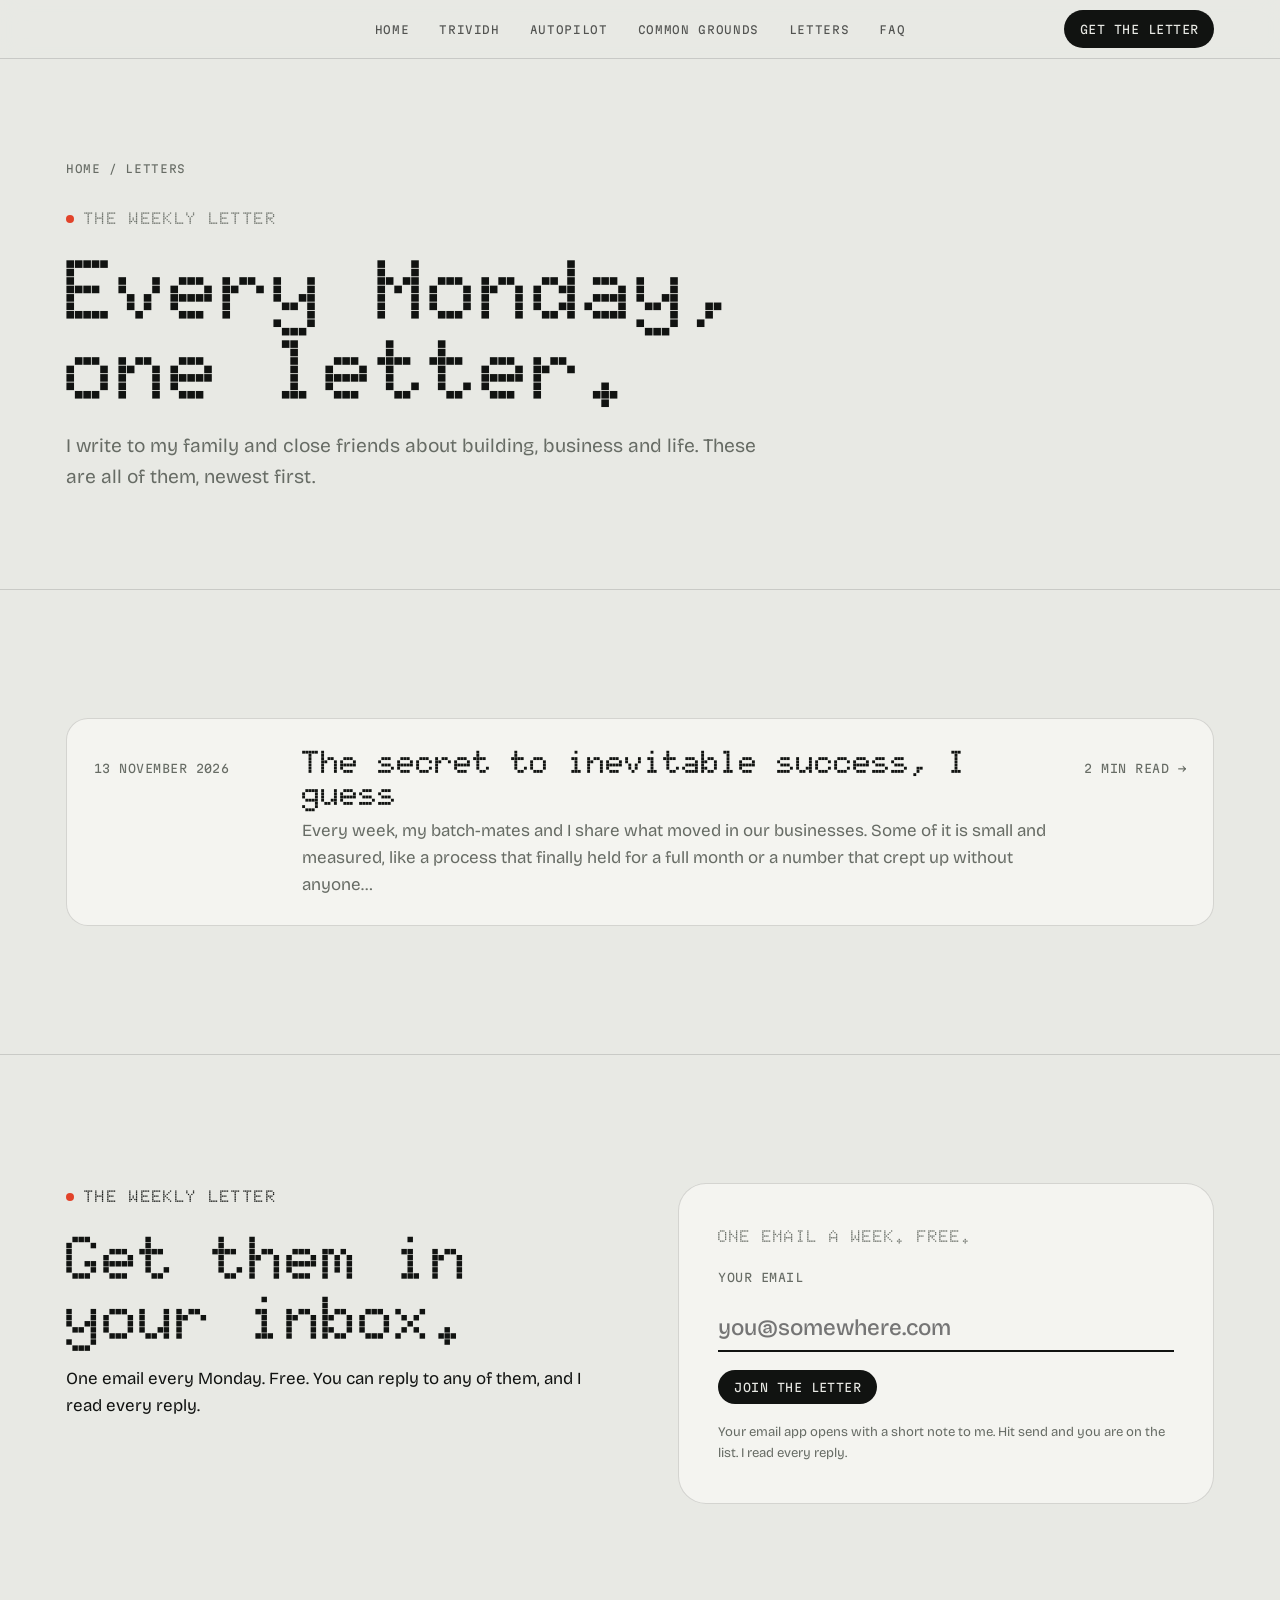
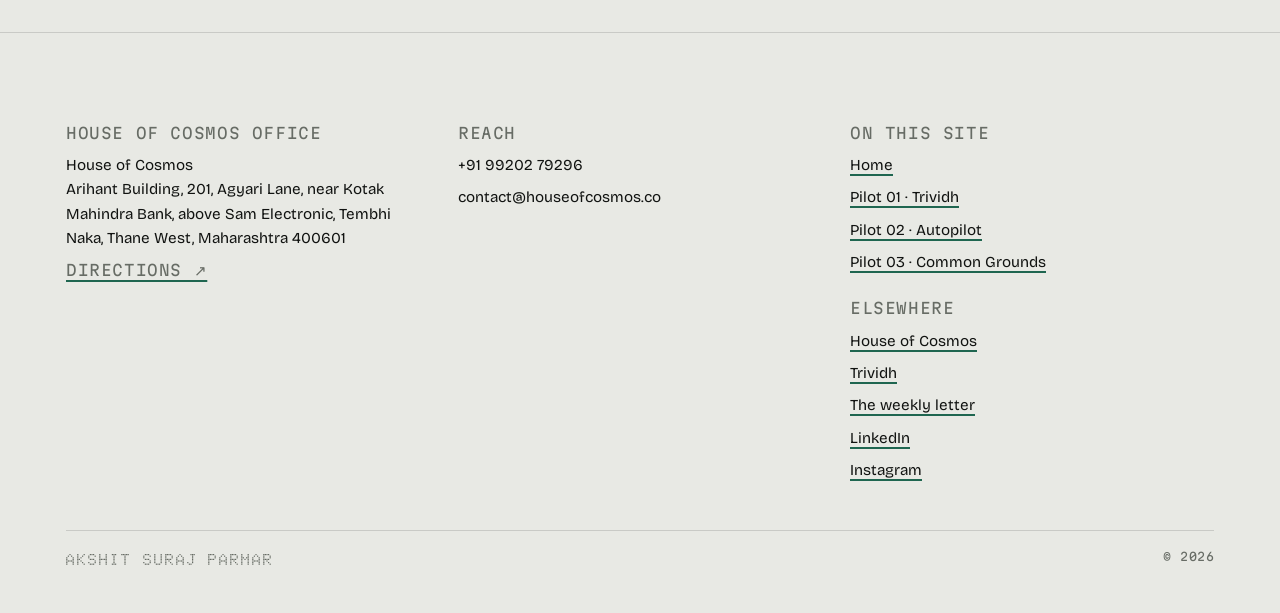
==== letters/index.html @ bac94c0c "Letters section: /letters/ archive, one page per letter, RSS, latest letter on home, built from cont" ====
<!doctype html>
<html lang="en-IN">
<head>
<meta charset="utf-8">
<meta name="viewport" content="width=device-width, initial-scale=1, viewport-fit=cover">
<meta name="robots" content="index, follow, max-image-preview:large">
<title>Letters · Akshit Suraj Parmar</title>
<meta name="description" content="Weekly letters by Akshit Suraj Parmar, architect and developer, about building, business and life.">
<meta name="author" content="Akshit Suraj Parmar">
<meta property="og:type" content="website">
<meta property="og:title" content="Letters · Akshit Suraj Parmar">
<meta property="og:description" content="Weekly letters by Akshit Suraj Parmar, architect and developer, about building, business and life.">
<meta property="og:url" content="https://akshitparmar.com/letters/">
<meta property="og:image" content="https://akshitparmar.com/img/og.jpg">
<meta name="twitter:card" content="summary_large_image">
<link rel="icon" href="../favicon.svg" type="image/svg+xml">
<link rel="icon" href="../favicon-32.png" sizes="32x32" type="image/png">
<link rel="apple-touch-icon" href="../apple-touch-icon.png">
<link rel="canonical" href="https://akshitparmar.com/letters/">
<link rel="alternate" type="application/rss+xml" title="Akshit Suraj Parmar · The weekly letter" href="https://akshitparmar.com/letters/feed.xml">
<link rel="preconnect" href="https://fonts.googleapis.com">
<link rel="preconnect" href="https://fonts.gstatic.com" crossorigin>
<link rel="stylesheet" href="https://fonts.googleapis.com/css2?family=Doto:wght@500;700;900&family=Bricolage+Grotesque:opsz,wght@12..96,300..800&family=Martian+Mono:wght@400;500&display=swap">
<link rel="stylesheet" href="../site.css">
<script type="application/ld+json">
{
  "@context": "https://schema.org",
  "@graph": [
    {
      "@type": "Blog",
      "@id": "https://akshitparmar.com/letters/#blog",
      "name": "The weekly letter",
      "url": "https://akshitparmar.com/letters/",
      "description": "Letters by Akshit Suraj Parmar about building, business and life, every Monday.",
      "author": {
        "@id": "https://akshitparmar.com/#person",
        "@type": "Person",
        "name": "Akshit Suraj Parmar"
      },
      "blogPost": [
        {
          "@id": "https://akshitparmar.com/letters/the-secret-to-inevitable-success/#post"
        }
      ]
    }
  ]
}
</script>
</head>
<body>

<header class="bar solid" id="bar">
  <div class="wrap">
    <span aria-hidden="true"></span>
    <nav aria-label="Pages">
      <a href="../">Home</a>
      <a href="../pilots/trividh/">Trividh</a>
      <a href="../pilots/autopilot/">Autopilot</a>
      <a href="../pilots/common-grounds/">Common Grounds</a>
      <a href="../letters/">Letters</a>
      <a href="../#faq">FAQ</a>
    </nav>
    <a class="pill" href="#letter">Get the letter</a>
  </div>
</header>

<main id="top">

<section class="phero" aria-labelledby="h1">
  <div class="wrap">
    <p class="crumb"><a href="../">Home</a><span>/</span><span>Letters</span></p>
    <p class="label" style="margin-top:28px">The weekly letter</p>
    <h1 id="h1">Every Monday, one letter.</h1>
    <p class="sub">I write to my family and close friends about building, business and life. These are all of them, newest first.</p>
  </div>
</section>
<section class="s" id="all" aria-label="All letters">
  <div class="wrap">
    <ol class="larch">
      <li><a href="the-secret-to-inevitable-success/"><span class="mono">13 November 2026</span><span class="t">The secret to inevitable success, I guess</span><span class="d">Every week, my batch-mates and I share what moved in our businesses. Some of it is small and measured, like a process that finally held for a full month or a number that crept up without anyone…</span><span class="mono m">2 min read →</span></a></li>
    </ol>
  </div>
</section>
<section class="s" id="letter" aria-labelledby="h-letter">
  <div class="wrap letter">
    <div class="copy">
      <p class="label">The weekly letter</p>
      <h2 id="h-letter">Get them in your inbox.</h2>
      <p>One email every Monday. Free. You can reply to any of them, and I read every reply.</p>
    </div>
    <form class="paper" id="sub" novalidate>
      <p class="q">One email a week. Free.</p>
      <label for="email">Your email</label>
      <input id="email" type="email" autocomplete="email" placeholder="you@somewhere.com" required>
      <button class="pill" type="submit" id="subBtn" style="align-self:flex-start">Join the letter</button>
      <p class="fine" id="subMsg" aria-live="polite">Your email app opens with a short note to me. Hit send and you are on the list. I read every reply.</p>
    </form>
  </div>
</section>

</main>

<footer>
  <div class="wrap">
    <div class="foot">
      <div>
        <p class="mono">House of Cosmos office</p>
        <p>House of Cosmos<br>Arihant Building, 201, Agyari Lane, near Kotak Mahindra Bank, above Sam Electronic, Tembhi Naka, Thane West, Maharashtra 400601</p>
        <a class="mono" href="https://maps.app.goo.gl/jFwxKucvvvFCrBRg8">Directions ↗</a>
      </div>
      <div>
        <p class="mono">Reach</p>
        <p>+91 99202 79296</p>
        <p>contact@houseofcosmos.co</p>
      </div>
      <div>
        <p class="mono">On this site</p>
        <a href="../">Home</a>
        <a href="../pilots/trividh/">Pilot 01 · Trividh</a>
        <a href="../pilots/autopilot/">Pilot 02 · Autopilot</a>
        <a href="../pilots/common-grounds/">Pilot 03 · Common Grounds</a>
        <p class="mono" style="margin-top:14px">Elsewhere</p>
        <a href="https://houseofcosmos.co/">House of Cosmos</a>
        <a href="https://houseofcosmos.co/trividh/">Trividh</a>
        <a href="../letters/">The weekly letter</a>
        <a href="https://www.linkedin.com/in/akshitparmar/">LinkedIn</a>
        <a href="https://www.instagram.com/houseofcosmos.official/">Instagram</a>
      </div>
    </div>
    <div class="sign"><span class="dot">Akshit Suraj Parmar</span><span class="mono">© <span id="yr">2026</span></span></div>
  </div>
</footer>
<script src="../site.js"></script>
</body>
</html>
---- site.css ----
/* Layout: a light, quiet grey system (dot-matrix labels, live readouts, a block model), with real board scans as evidence under each rule. Signal colour is the green of the portrait backdrop. */
:root{
  --ground:#E8E9E4;
  --raised:#F4F4F0;
  --ink:#111311;
  --dim:#676C65;
  --line:rgba(17,19,17,.14);
  --green:#1F6650;
  --green-soft:rgba(31,102,80,.14);
  --signal:#E2432A;
  --sun:#D8961E;
  --water:#2D6BE0;
  --board:#201F1E;
  --board-ink:#EDEBE6;
  --f-dot:"Doto", "Martian Mono", ui-monospace, monospace;
  --f-sans:"Bricolage Grotesque", "Avenir Next", "Helvetica Neue", Arial, sans-serif;
  --f-mono:"Martian Mono", ui-monospace, "SFMono-Regular", Menlo, monospace;
  --greyw:#7C80AA; --rain:#2A9BC2; --scan:#FFFFFF;
  color-scheme:light;
}

*{box-sizing:border-box}
html,body{margin:0;padding:0}
img{max-width:100%}
html{scroll-padding-top:72px}
body{background:var(--ground);color:var(--ink);font:400 1.06rem/1.6 var(--f-sans);font-optical-sizing:auto;-webkit-font-smoothing:antialiased;overflow-x:hidden}
body::before{content:"";position:fixed;inset:0 0 auto;height:env(safe-area-inset-top,0px);z-index:30;background:var(--ground)}
a{color:inherit;text-decoration-thickness:1.5px;text-underline-offset:4px;text-decoration-color:var(--green)}
a:hover{color:var(--green)}
:focus-visible{outline:2px solid var(--green);outline-offset:3px;border-radius:4px}
h1,h2,h3,p{margin:0}
h2{font-family:var(--f-dot);font-weight:900;font-size:clamp(2.1rem,5.2vw,3.8rem);line-height:.98;letter-spacing:.01em;text-wrap:balance}
h3{font-family:var(--f-dot);font-weight:800;font-size:1.3rem;letter-spacing:.02em;line-height:1.15}
.wrap{max-width:1180px;margin:0 auto;padding-left:max(16px,env(safe-area-inset-left,0px));padding-right:max(16px,env(safe-area-inset-right,0px))}
.dot{font-family:var(--f-dot);font-weight:700;text-transform:uppercase;letter-spacing:.06em}
.mono{font-family:var(--f-mono);font-size:.72rem;letter-spacing:.04em;text-transform:uppercase}
.label{display:inline-flex;align-items:center;gap:10px;font-family:var(--f-dot);font-weight:700;font-size:1.05rem;letter-spacing:.08em;text-transform:uppercase;color:var(--dim)}
.label::before{content:"";width:8px;height:8px;border-radius:50%;background:var(--signal)}
.copy{display:flex;flex-direction:column;gap:18px;max-width:58ch}
.copy p{color:var(--ink)}
.copy .soft{color:var(--dim)}
.hl{background:linear-gradient(transparent 58%, var(--green-soft) 58%)}
.todo{font-family:var(--f-mono);font-size:.68rem;background:rgba(216,150,30,.2);border:1px dashed var(--sun);padding:1px 6px;border-radius:4px;white-space:nowrap}

/* top bar: floats over the film, turns into a light bar once you scroll past it */
.bar{position:fixed;top:env(safe-area-inset-top,0px);left:0;right:0;z-index:20;background:transparent;border-bottom:1px solid transparent;transition:background .35s,border-color .35s,backdrop-filter .35s}
.bar .wrap{display:grid;grid-template-columns:1fr auto 1fr;align-items:center;gap:16px;padding-block:16px;transition:padding .35s}
.bar nav{display:flex;gap:clamp(16px,2.4vw,30px)}
.bar nav a{font-family:var(--f-mono);font-size:.68rem;letter-spacing:.06em;text-transform:uppercase;text-decoration:none;color:rgba(17,19,17,.7)}
.bar nav a:hover{color:var(--ink)}
.bar .pill{justify-self:end;background:rgba(232,233,228,.55);color:var(--ink);box-shadow:inset 0 0 0 1px rgba(17,19,17,.35);backdrop-filter:blur(8px);-webkit-backdrop-filter:blur(8px)}
.bar .pill:hover{background:var(--ink);color:var(--ground)}
.bar.solid{background:color-mix(in srgb, var(--ground) 88%, transparent);backdrop-filter:blur(12px);-webkit-backdrop-filter:blur(12px);border-bottom-color:var(--line)}
.bar.solid .wrap{padding-block:10px}
.bar.solid .pill{background:var(--ink);color:var(--ground);box-shadow:none}
.bar.solid .pill:hover{background:var(--green)}
@media (max-width:760px){.bar nav{display:none}.bar .wrap{grid-template-columns:1fr auto}}
.pill{display:inline-flex;align-items:center;gap:8px;padding:10px 16px;border-radius:999px;background:var(--ink);color:var(--ground);font-family:var(--f-mono);font-size:.72rem;text-transform:uppercase;letter-spacing:.04em;text-decoration:none;border:0;cursor:pointer}
.pill:hover{background:var(--green);color:var(--ground)}
.pill.ghost{background:transparent;color:var(--ink);box-shadow:inset 0 0 0 1.5px var(--ink)}
.pill.ghost:hover{box-shadow:inset 0 0 0 1.5px var(--green);color:var(--green)}
.pill{white-space:nowrap}

/* film hero: full-bleed generated film of a city growing around Akshit at work */
.film{position:relative;height:100vh;height:100svh;min-height:520px;overflow:hidden;background:#c9c6bd}
.film video,.film img.still{position:absolute;inset:0;width:100%;height:100%;object-fit:cover;object-position:50% 70%}
.film::after{content:"";position:absolute;inset:0;pointer-events:none;background:linear-gradient(180deg,rgba(232,233,228,.55) 0%,rgba(232,233,228,.18) 16%,rgba(232,233,228,0) 30%)}
/* overlay "boot, then dock": the name switches on in the empty sky, then docks bottom-left as the city grows */
.film .shade{position:absolute;inset:auto 0 0 0;height:62%;z-index:1;pointer-events:none;background:radial-gradient(120% 90% at 0% 100%,rgba(8,10,6,.62) 0%,rgba(8,10,6,.28) 45%,rgba(8,10,6,0) 72%);opacity:0;transition:opacity 1.2s ease}
.film[data-state="dock"] .shade,.film[data-state="done"] .shade{opacity:1}
.film .over{position:absolute;inset:0;z-index:2;pointer-events:none}
.film .title{position:absolute;left:max(16px,env(safe-area-inset-left,0px));bottom:58px;max-width:min(92%,640px);pointer-events:auto;transform-origin:0 0;will-change:transform}
.film .title.glide{transition:transform 1.5s cubic-bezier(.65,0,.2,1)}
.film .kick a{color:inherit;text-decoration-color:currentColor}
.film .kick{margin:0;font-family:var(--f-mono);font-size:.74rem;letter-spacing:.06em;color:var(--green);transition:color 1s ease}
.film .big{margin:8px 0 0;font-family:var(--f-dot);font-weight:900;text-transform:uppercase;font-size:clamp(2.6rem,5.6vw,4.8rem);line-height:.86;letter-spacing:.01em;color:var(--ink);transition:color 1s ease}
.film .big b{display:block;font-weight:900}
.film .big span.l2{display:block;font-size:.46em;letter-spacing:.06em;color:rgba(17,19,17,.55);margin-top:.2em;transition:color 1s ease}
.film .ch{display:inline-block;white-space:pre}
.film[data-state="boot"] .ch{opacity:0;animation:flick .9s steps(1,end) forwards}
@keyframes flick{0%{opacity:0}12%{opacity:1}22%{opacity:.15}34%{opacity:1}46%{opacity:.4}58%{opacity:1}100%{opacity:1}}
.film[data-state="dock"] .kick,.film[data-state="done"] .kick{color:#9FD9BE}
.film[data-state="dock"] .big,.film[data-state="done"] .big{color:#F4F4F0}
.film[data-state="dock"] .big span.l2,.film[data-state="done"] .big span.l2{color:rgba(244,244,240,.72)}
.film .note{margin:14px 0 0;min-height:1.4em;font-family:var(--f-mono);font-size:.72rem;letter-spacing:.05em;text-transform:uppercase;color:rgba(244,244,240,.88)}
.film .note .cur{display:inline-block;width:.55em;height:1em;margin-left:2px;vertical-align:-2px;background:currentColor;animation:cur 1s steps(2,start) infinite}
@keyframes cur{50%{opacity:0}}
.film .row{display:flex;gap:10px;flex-wrap:wrap;margin-top:16px;opacity:0;transform:translateY(8px);transition:opacity .7s ease,transform .7s ease;pointer-events:none}
.film[data-state="done"] .row{opacity:1;transform:none;pointer-events:auto}
.film .pill.ghost{background:rgba(232,233,228,.16);color:#F4F4F0;box-shadow:inset 0 0 0 1.5px rgba(244,244,240,.8);backdrop-filter:blur(6px);-webkit-backdrop-filter:blur(6px)}
.film .pill.ghost:hover{background:rgba(244,244,240,.9);color:var(--ink)}
.film .pill:not(.ghost){background:#F4F4F0;color:var(--ink)}
.film .pill:not(.ghost):hover{background:var(--green);color:#F4F4F0}
.film .meta{position:absolute;z-index:2;left:0;right:0;bottom:0;display:flex;justify-content:space-between;align-items:end;gap:12px;padding:0 max(16px,env(safe-area-inset-right,0px)) 16px max(16px,env(safe-area-inset-left,0px));color:rgba(255,255,255,.82);font-family:var(--f-mono);font-size:.62rem;letter-spacing:.05em;text-transform:uppercase}
.film .meta button{font:inherit;color:inherit;background:none;border:0;padding:6px 0;cursor:pointer;text-decoration:underline;text-underline-offset:4px}
@media (max-aspect-ratio:3/4){.film{min-height:480px}.film video,.film img.still{object-position:50% 60%}.film .title{bottom:50px;right:max(16px,env(safe-area-inset-right,0px))}.film .big{font-size:clamp(2.6rem,13vw,3.6rem)}.film .kick{font-size:.62rem}.film .note{font-size:.62rem}.film .shade{height:70%;background:linear-gradient(0deg,rgba(8,10,6,.66) 0%,rgba(8,10,6,.3) 50%,rgba(8,10,6,0) 100%)}}
@media (prefers-reduced-motion: reduce){.film .title.glide{transition:none}.film[data-state="boot"] .ch{animation:none;opacity:1}}

.chips{display:flex;gap:8px;flex-wrap:wrap;margin-top:28px}
.chip{display:inline-flex;align-items:center;gap:8px;padding:7px 12px;border-radius:999px;background:var(--raised);box-shadow:inset 0 0 0 1px var(--line);font-family:var(--f-mono);font-size:.68rem;text-transform:uppercase;letter-spacing:.03em;color:var(--dim)}
.chip b{font-weight:500;color:var(--ink)}
.chip i{width:6px;height:6px;border-radius:50%;background:var(--green)}

/* sections */
section.s{padding-block:clamp(64px,10vw,128px);border-bottom:1px solid var(--line)}
.split{display:grid;grid-template-columns:minmax(0,1fr) minmax(0,1fr);gap:clamp(28px,6vw,88px);align-items:start}
@media (max-width:860px){.split{grid-template-columns:minmax(0,1fr)}}
.head{display:flex;flex-direction:column;gap:18px;margin-bottom:clamp(28px,4vw,48px)}

/* pilot: Trividh as an isometric block model, stepped with chips */
.pilot{padding-block:clamp(64px,10vw,128px);border-bottom:1px solid var(--line)}
.hyp{display:flex;gap:14px;align-items:baseline;flex-wrap:wrap;margin-top:6px;padding:16px 20px;border-radius:18px;box-shadow:inset 0 0 0 1.5px var(--ink);max-width:620px;font-size:clamp(1.05rem,2vw,1.25rem);line-height:1.4}
.hyp .dot{color:var(--signal);font-size:1rem}
.hyp b{color:var(--water);font-weight:700}
.lab{display:grid;grid-template-columns:minmax(0,.9fr) minmax(0,1.1fr);gap:clamp(24px,5vw,64px);align-items:center;margin-top:clamp(32px,5vw,56px)}
@media (max-width:860px){.lab{grid-template-columns:minmax(0,1fr)}.lab .story{order:2}}
.story{display:flex;flex-direction:column;gap:22px;min-width:0}
.stepnav{display:flex;flex-wrap:wrap;gap:8px}
.st{font-family:var(--f-mono);font-size:.66rem;text-transform:uppercase;letter-spacing:.03em;padding:8px 12px;border-radius:999px;border:0;cursor:pointer;background:transparent;color:var(--dim);box-shadow:inset 0 0 0 1px var(--line);display:inline-flex;align-items:center;gap:7px}
.st i{width:7px;height:7px;border-radius:50%;background:var(--line)}
.st[aria-pressed="true"]{color:var(--ink);box-shadow:inset 0 0 0 1.5px var(--ink)}
.st[aria-pressed="true"] i{background:var(--signal)}
.cap{display:flex;flex-direction:column;gap:12px;min-height:12.5rem}
.cap .n{font-family:var(--f-dot);font-weight:700;letter-spacing:.08em;text-transform:uppercase;color:var(--green)}
.cap h3{font-size:clamp(1.45rem,2.6vw,2rem);font-weight:900;letter-spacing:.01em}
.cap p{color:var(--dim);max-width:46ch}
.cap .soon{display:flex;gap:8px;flex-wrap:wrap}
.prevnext{display:flex;gap:8px}
.model{background:var(--raised);border-radius:28px;box-shadow:inset 0 0 0 1px var(--line);padding:clamp(14px,2.5vw,24px);display:flex;flex-direction:column;gap:10px;min-width:0}
.model svg{width:100%;height:auto;max-height:620px;display:block}
.model .foot2{display:flex;justify-content:space-between;align-items:center;gap:12px;flex-wrap:wrap;color:var(--dim)}
.model .foot2 button{font:inherit;color:var(--ink);background:none;border:0;text-decoration:underline;text-underline-offset:4px;text-decoration-color:var(--green);cursor:pointer;padding:4px 0}
.br{--t:color-mix(in srgb,var(--ink) 9%,var(--raised));--l:color-mix(in srgb,var(--ink) 19%,var(--raised));--r:color-mix(in srgb,var(--ink) 30%,var(--raised));transition:transform .45s cubic-bezier(.3,1.4,.5,1),opacity .35s}
.br.alt{--t:color-mix(in srgb,var(--ink) 6%,var(--raised));--l:color-mix(in srgb,var(--ink) 14%,var(--raised));--r:color-mix(in srgb,var(--ink) 24%,var(--raised))}
.br path,.br ellipse{stroke:var(--raised);stroke-width:.7;stroke-linejoin:round;transition:fill .4s}
.br .t,.br .stud{fill:var(--t)} .br .l{fill:var(--l)} .br .r,.br .studside{fill:var(--r)}
.br.r-glass{--t:color-mix(in srgb,var(--ink) 30%,var(--raised));--l:color-mix(in srgb,var(--ink) 46%,var(--raised));--r:color-mix(in srgb,var(--ink) 56%,var(--raised))}
.r-grey{--c:var(--greyw)} .r-tank,.r-reuse,.r-wash{--c:var(--water)} .r-garden{--c:var(--green)} .r-rain{--c:var(--rain)} .r-nest{--c:var(--signal)}
.br.lit{--t:var(--c);--l:color-mix(in srgb,var(--c) 80%,#000);--r:color-mix(in srgb,var(--c) 64%,#000)}
.br.lit.pulse{--t:color-mix(in srgb,var(--c) 55%,#fff);--l:color-mix(in srgb,var(--c) 85%,#fff);transform:translateY(-3px)}
.br.out{transform:translateY(-70px);opacity:0;transition:none}
.bird{fill:var(--ink);opacity:0;transition:opacity .4s}
.show-birds .bird{opacity:1;animation:bob 1.2s ease-in-out infinite alternate}
@keyframes bob{to{transform:translateY(-3px)}}
.rd{fill:var(--rain);opacity:0}
.show-rain .rd{animation:fall 1.1s linear infinite}
@keyframes fall{0%{opacity:0;transform:translateY(-10px)}20%{opacity:1}100%{opacity:0;transform:translateY(55px)}}
@media (prefers-reduced-motion: reduce){.show-birds .bird{animation:none}.show-rain .rd{animation:none;opacity:1}.br{transition:none}}

/* water counter */
.meter{display:grid;grid-template-columns:minmax(0,1.2fr) minmax(0,1fr);gap:clamp(20px,4vw,48px);align-items:end;margin-top:clamp(36px,6vw,64px);padding-top:28px;border-top:1px solid var(--line)}
@media (max-width:760px){.meter{grid-template-columns:minmax(0,1fr)}}
.big{font-family:var(--f-dot);font-weight:900;font-size:clamp(3.2rem,11vw,7.5rem);line-height:.9;color:var(--water);font-variant-numeric:tabular-nums;letter-spacing:.02em}
.big small{font-size:.32em;color:var(--dim);margin-left:.2em}
.meter input[type=range]{width:100%;accent-color:var(--water)}
.meter .ctl{display:flex;flex-direction:column;gap:10px}
.meter .ctl .n{font-family:var(--f-mono);font-size:1rem;color:var(--ink)}
.fine{font-size:.82rem;color:var(--dim);max-width:62ch}

/* check-ins: operating rules from the boards, grouped in tabs */
.rules-nav{display:flex;flex-wrap:wrap;gap:8px;margin-top:clamp(28px,4vw,44px)}
.rules{display:grid;grid-template-columns:repeat(2,minmax(0,1fr));gap:18px;margin-top:20px}
.rules[hidden]{display:none}
@media (max-width:760px){.rules{grid-template-columns:minmax(0,1fr)}}
.rule{background:var(--raised);border-radius:24px;box-shadow:inset 0 0 0 1px var(--line);padding:clamp(18px,2.6vw,26px);display:flex;flex-direction:column;gap:12px;min-width:0}
.rule h3{font-size:clamp(1.3rem,2.2vw,1.6rem);font-weight:900;letter-spacing:.01em}
.rule p{color:var(--dim)}
.rule p i{font-style:normal;color:var(--ink)}
.rule figure{margin:auto 0 0;display:flex;flex-direction:column;gap:8px}
.rule figure img{display:block;width:100%;height:auto;background:var(--scan);border-radius:12px;padding:8px;box-shadow:inset 0 0 0 1px var(--line)}
.rule figcaption{font-family:var(--f-mono);font-size:.62rem;text-transform:uppercase;letter-spacing:.04em;color:var(--dim)}

/* quote */
.quote{font-family:var(--f-dot);font-weight:900;font-size:clamp(2rem,4.8vw,3.6rem);line-height:1.04;letter-spacing:.01em;text-wrap:balance;max-width:20ch}
.quote q{quotes:"\201C" "\201D"}
.quote q::before,.quote q::after{color:var(--green)}
.legacy{border-left:3px solid var(--green);padding-left:18px;color:var(--dim);max-width:58ch}


/* letter */
.letter{display:grid;grid-template-columns:minmax(0,1fr) minmax(0,1fr);gap:clamp(28px,6vw,80px);align-items:start}
@media (max-width:860px){.letter{grid-template-columns:minmax(0,1fr)}}
.paper{background:var(--raised);border-radius:28px;box-shadow:inset 0 0 0 1px var(--line);padding:clamp(22px,4vw,40px);display:flex;flex-direction:column;gap:18px}
.from{position:relative;margin:calc(-1 * clamp(22px,4vw,40px)) calc(-1 * clamp(22px,4vw,40px)) 4px;height:clamp(220px,26vw,300px);overflow:hidden;border-radius:28px 28px 0 0;background:var(--green)}
.from img{display:block;width:100%;height:100%;object-fit:cover;object-position:50% 18%}
.from figcaption{position:absolute;left:16px;bottom:14px;color:#EDEDE8}
.paper .q{font-family:var(--f-dot);font-weight:700;letter-spacing:.06em;text-transform:uppercase;color:var(--dim)}
.paper label{font-family:var(--f-mono);font-size:.72rem;text-transform:uppercase;letter-spacing:.04em;color:var(--dim)}
.paper input{width:100%;border:0;border-bottom:2px solid var(--ink);background:transparent;color:var(--ink);font:500 1.4rem/1.3 var(--f-sans);padding:8px 0;outline:none;border-radius:0}
.paper input:focus{border-bottom-color:var(--green)}
.paper .done{color:var(--green)}
.either{display:flex;flex-direction:column;gap:14px}
.either div{display:grid;grid-template-columns:auto minmax(0,1fr);gap:14px;align-items:baseline}
.either span{font-family:var(--f-dot);font-weight:900;font-size:1.4rem;color:var(--green)}

/* faq + footer */
.faq details{border-top:1px solid var(--line)}
.faq details:last-child{border-bottom:1px solid var(--line)}
.faq summary{cursor:pointer;list-style:none;padding:18px 40px 18px 0;font-family:var(--f-dot);font-weight:800;font-size:1.25rem;letter-spacing:.02em;position:relative}
.faq summary::-webkit-details-marker{display:none}
.faq summary::after{content:"+";position:absolute;right:6px;top:14px;font-family:var(--f-dot);font-weight:900;font-size:1.5rem;color:var(--green)}
.faq details[open] summary::after{content:"-"}
.faq details p{padding:0 0 20px;color:var(--dim);max-width:62ch}
footer{padding-block:clamp(48px,8vw,88px) 40px}
.foot{display:grid;grid-template-columns:repeat(3,minmax(0,1fr));gap:28px}
.foot div{display:flex;flex-direction:column;gap:8px;min-width:0}
.foot p,.foot a{font-size:.95rem;overflow-wrap:anywhere}
.foot .mono{color:var(--dim)}
@media (max-width:760px){.foot{grid-template-columns:minmax(0,1fr)}}
.sign{display:flex;justify-content:space-between;gap:16px;flex-wrap:wrap;margin-top:48px;padding-top:16px;border-top:1px solid var(--line);color:var(--dim)}
.sign .dot{font-size:1rem}

/* ---- multi-page additions (14 Nov 2026) ---- */
/* two pilots on the home page */
.pilots{display:grid;grid-template-columns:repeat(3,minmax(0,1fr));gap:18px;margin-top:clamp(32px,5vw,56px)}
@media (max-width:1080px){.pilots{grid-template-columns:repeat(2,minmax(0,1fr))}}
@media (max-width:700px){.pilots{grid-template-columns:minmax(0,1fr)}}
.pc{background:var(--raised);border-radius:28px;box-shadow:inset 0 0 0 1px var(--line);padding:clamp(16px,2.6vw,26px);display:flex;flex-direction:column;gap:14px;text-decoration:none;color:inherit;min-width:0;transition:box-shadow .25s,transform .25s}
.pc:hover{color:inherit;box-shadow:inset 0 0 0 1.5px var(--ink);transform:translateY(-3px)}
.pc .vis{aspect-ratio:16/10;border-radius:18px;background:var(--ground);display:flex;align-items:center;justify-content:center;overflow:hidden;padding:14px}
.pc .vis img{display:block;max-width:100%;max-height:100%;object-fit:contain}
.pc .vis.scan{background:var(--scan)}
.pc .top{display:flex;justify-content:space-between;align-items:center;gap:10px;flex-wrap:wrap}
.pc .n{font-family:var(--f-dot);font-weight:700;letter-spacing:.08em;text-transform:uppercase;color:var(--green)}
.pc h3{font-size:clamp(1.4rem,2.4vw,1.9rem);font-weight:900;letter-spacing:.01em;text-wrap:balance}
.pc p{color:var(--dim)}
.pc .go{margin-top:auto;font-family:var(--f-mono);font-size:.72rem;text-transform:uppercase;letter-spacing:.04em;color:var(--ink)}
.pc:hover .go{color:var(--green)}
.chip.live i{background:var(--signal);animation:cur 1.6s steps(2,start) infinite}
/* pilot page hero */
.phero{padding-top:calc(72px + clamp(40px,7vw,88px));padding-bottom:clamp(48px,8vw,96px);border-bottom:1px solid var(--line)}
.phero h1{font-family:var(--f-dot);font-weight:900;font-size:clamp(2.5rem,6.6vw,5.4rem);line-height:.94;letter-spacing:.01em;max-width:15ch;text-wrap:balance;margin-top:18px}
.phero .sub{color:var(--dim);max-width:60ch;margin-top:22px;font-size:clamp(1.05rem,1.6vw,1.2rem)}
.crumb{font-family:var(--f-mono);font-size:.68rem;letter-spacing:.06em;text-transform:uppercase;color:var(--dim);display:flex;gap:8px;flex-wrap:wrap}
.crumb a{text-decoration:none}
.banner{margin:clamp(32px,5vw,56px) 0 0;display:flex;flex-direction:column;gap:10px}
.banner img{display:block;width:100%;height:auto;aspect-ratio:16/7;object-fit:cover;object-position:50% 70%;border-radius:28px;background:#c9c6bd}
@media (max-width:760px){.banner img{aspect-ratio:4/3}}
.banner figcaption{color:var(--dim)}
/* measures */
.tiles{display:grid;grid-template-columns:repeat(auto-fit,minmax(min(100%,250px),1fr));gap:18px;margin-top:clamp(28px,4vw,44px)}
.tile{background:var(--raised);border-radius:24px;box-shadow:inset 0 0 0 1px var(--line);padding:clamp(18px,2.6vw,26px);display:flex;flex-direction:column;gap:12px;min-width:0}
.tile .v{font-family:var(--f-dot);font-weight:900;font-size:clamp(2.2rem,4.6vw,3.4rem);line-height:.9;color:var(--water);letter-spacing:.02em}
.tile .v small{font-size:.4em;color:var(--dim);margin-left:.25em;letter-spacing:.06em}
.tile h3{font-size:clamp(1.2rem,2vw,1.45rem);font-weight:900}
.tile p{color:var(--dim)}
/* next pilot */
.next{display:grid;grid-template-columns:minmax(0,1fr) auto;gap:20px;align-items:center;text-decoration:none;color:inherit;background:var(--raised);border-radius:28px;box-shadow:inset 0 0 0 1px var(--line);padding:clamp(20px,3vw,32px);transition:box-shadow .25s}
.next:hover{color:inherit;box-shadow:inset 0 0 0 1.5px var(--ink)}
.next h3{font-size:clamp(1.4rem,3vw,2.2rem);font-weight:900;margin-top:8px;text-wrap:balance}
.next .arrow{font-family:var(--f-dot);font-weight:900;font-size:clamp(2rem,5vw,3.4rem);color:var(--green)}
.bar nav a[aria-current="page"]{color:var(--ink);text-decoration:underline;text-decoration-color:var(--signal)}
/* Common Grounds: Gehl's three kinds of activity as dot fields (5 x 3) */
.field{display:grid;grid-template-columns:repeat(5,clamp(10px,1.3vw,14px));gap:clamp(6px,.9vw,9px)}
.field i{width:100%;aspect-ratio:1;border-radius:50%;background:color-mix(in srgb,var(--ink) 12%,var(--raised))}
.field i.on{background:var(--green)}
.field.soc i.on{background:var(--signal)}
.kinds{display:grid;grid-template-columns:repeat(3,minmax(0,1fr));gap:18px;margin-top:clamp(28px,4vw,44px)}
@media (max-width:860px){.kinds{grid-template-columns:minmax(0,1fr)}}
.kind{background:var(--raised);border-radius:24px;box-shadow:inset 0 0 0 1px var(--line);padding:clamp(18px,2.6vw,26px);display:flex;flex-direction:column;gap:14px;min-width:0}
.kind .k{font-family:var(--f-dot);font-weight:800;letter-spacing:.06em;text-transform:uppercase;color:var(--green)}
.kind h3{font-size:clamp(1.25rem,2vw,1.55rem);font-weight:900}
.kind p{color:var(--dim)}
.kind p b{color:var(--ink);font-weight:500}
.trio{display:flex;align-items:flex-end;gap:clamp(14px,2.4vw,26px)}
.trio>span{display:flex;flex-direction:column;align-items:center;gap:8px}
.trio small{font-family:var(--f-mono);font-size:.58rem;letter-spacing:.06em;text-transform:uppercase;color:var(--dim)}
.credit{margin-top:18px}
.trio .field{grid-template-columns:repeat(5,clamp(9px,.8vw,10px));gap:clamp(6px,.6vw,7px)}

/* ---- letters (16 Nov 2026) ---- */
.lpost{padding-top:calc(72px + clamp(36px,6vw,72px))}
.lpost .wrap{max-width:800px}
.lhead{margin:28px 0 clamp(28px,4vw,44px);padding-bottom:clamp(22px,3vw,32px);border-bottom:1px solid var(--line)}
.lhead h1{font-family:var(--f-dot);font-weight:900;font-size:clamp(2.3rem,5.6vw,4.2rem);line-height:.96;letter-spacing:.01em;margin-top:16px;text-wrap:balance}
.lmeta{color:var(--dim);margin-top:18px}
.lbody{font-size:clamp(1.08rem,1.5vw,1.22rem);line-height:1.72}
.lbody p{margin:0 0 1.15em}
.lbody h2,.lbody h3{font-family:var(--f-dot);margin:1.6em 0 .6em}
.lbody blockquote{margin:1.4em 0;padding-left:18px;border-left:3px solid var(--signal);color:var(--dim)}
.lsign{font-family:var(--f-dot);font-weight:900;font-size:1.6rem;margin-top:8px}
.lnav{display:grid;grid-template-columns:1fr 1fr;gap:14px;margin-top:clamp(36px,5vw,56px);padding-top:22px;border-top:1px solid var(--line)}
.lnav a{display:flex;flex-direction:column;gap:6px;text-decoration:none;font-weight:600}
.lnav a.r{text-align:right}
.lnav .mono{color:var(--dim)}
.larch{list-style:none;margin:0;padding:0;display:flex;flex-direction:column;gap:12px}
.larch a{display:grid;grid-template-columns:180px minmax(0,1fr) auto;gap:6px 28px;align-items:baseline;text-decoration:none;color:inherit;background:var(--raised);border-radius:22px;box-shadow:inset 0 0 0 1px var(--line);padding:clamp(18px,2.6vw,28px);transition:box-shadow .2s}
.larch a:hover{color:inherit;box-shadow:inset 0 0 0 1.5px var(--ink)}
.larch .mono{color:var(--dim)}
.larch .t{font-family:var(--f-dot);font-weight:900;font-size:clamp(1.4rem,2.6vw,2rem);line-height:1.02}
.larch .d{grid-column:2;color:var(--dim)}
.larch .m{grid-column:3;grid-row:1}
@media (max-width:760px){.larch a{grid-template-columns:minmax(0,1fr)}.larch .d,.larch .m{grid-column:auto;grid-row:auto}}
.latest{display:flex;flex-direction:column;gap:8px;margin-top:26px;padding:18px 20px;border-radius:20px;background:var(--raised);box-shadow:inset 0 0 0 1px var(--line);text-decoration:none;color:inherit;max-width:520px;transition:box-shadow .2s}
.latest:hover{color:inherit;box-shadow:inset 0 0 0 1.5px var(--ink)}
.latest .mono{color:var(--dim)}.latest .m{color:var(--green)}
.latest .t{font-family:var(--f-dot);font-weight:900;font-size:1.45rem;line-height:1.05}
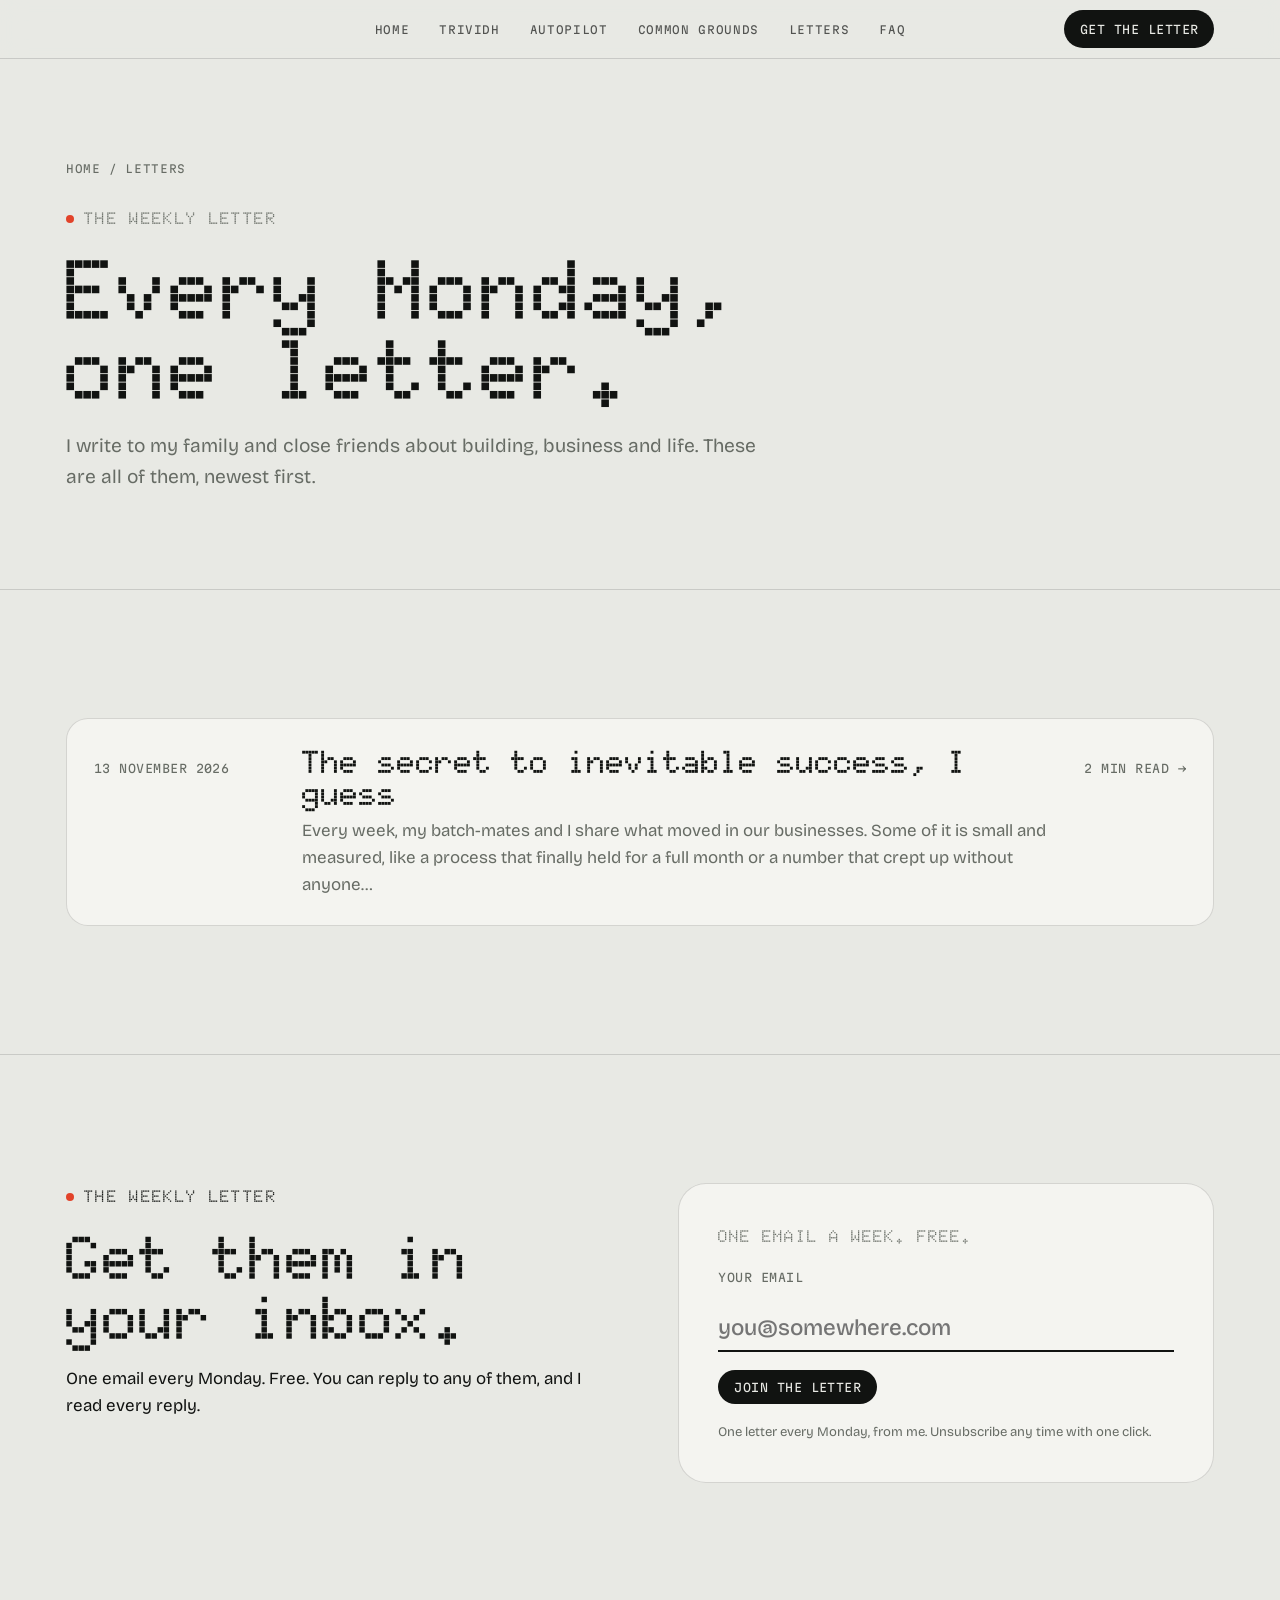
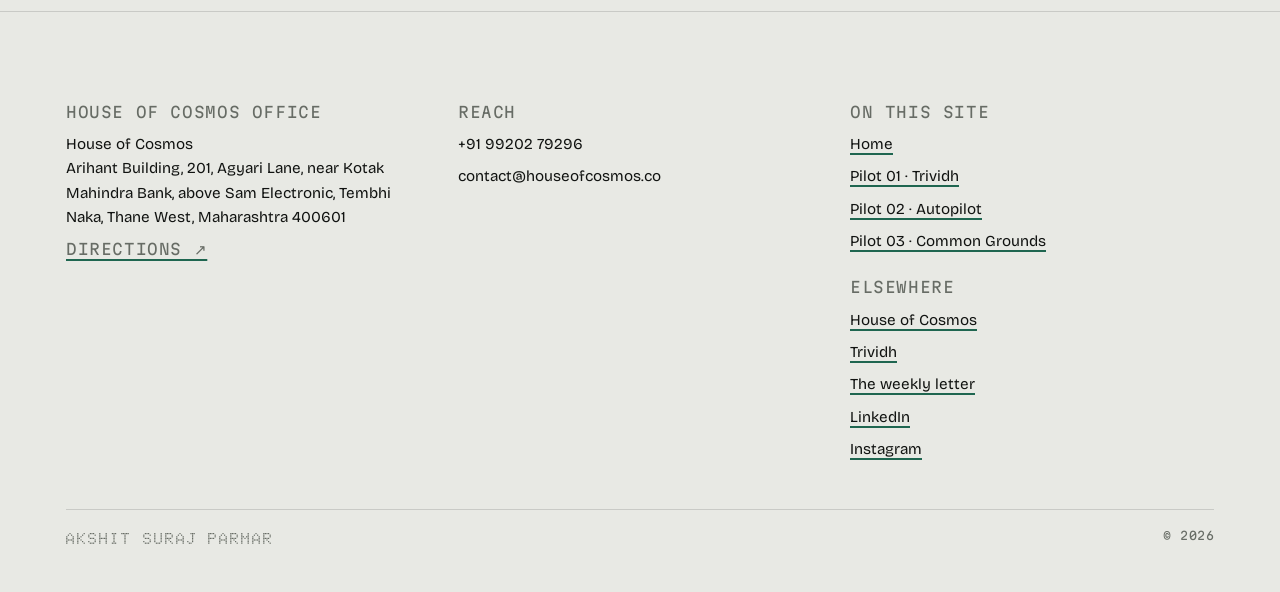
==== commit dbd3d768: "Signup form posts to Netlify Forms (synced to the Brevo list each Monday); on-page confirmation Co-A" ====
--- a/letters/index.html
+++ b/letters/index.html
@@ -88,12 +88,14 @@
       <h2 id="h-letter">Get them in your inbox.</h2>
       <p>One email every Monday. Free. You can reply to any of them, and I read every reply.</p>
     </div>
-    <form class="paper" id="sub" novalidate>
+    <form class="paper" id="sub" name="letter" method="POST" data-netlify="true" netlify-honeypot="company" novalidate>
+      <input type="hidden" name="form-name" value="letter"><input type="hidden" name="page" value="">
+      <p hidden><label>Leave this empty <input name="company"></label></p>
       <p class="q">One email a week. Free.</p>
       <label for="email">Your email</label>
-      <input id="email" type="email" autocomplete="email" placeholder="you@somewhere.com" required>
+      <input id="email" name="email" type="email" autocomplete="email" placeholder="you@somewhere.com" required>
       <button class="pill" type="submit" id="subBtn" style="align-self:flex-start">Join the letter</button>
-      <p class="fine" id="subMsg" aria-live="polite">Your email app opens with a short note to me. Hit send and you are on the list. I read every reply.</p>
+      <p class="fine" id="subMsg" aria-live="polite">One letter every Monday, from me. Unsubscribe any time with one click.</p>
     </form>
   </div>
 </section>
